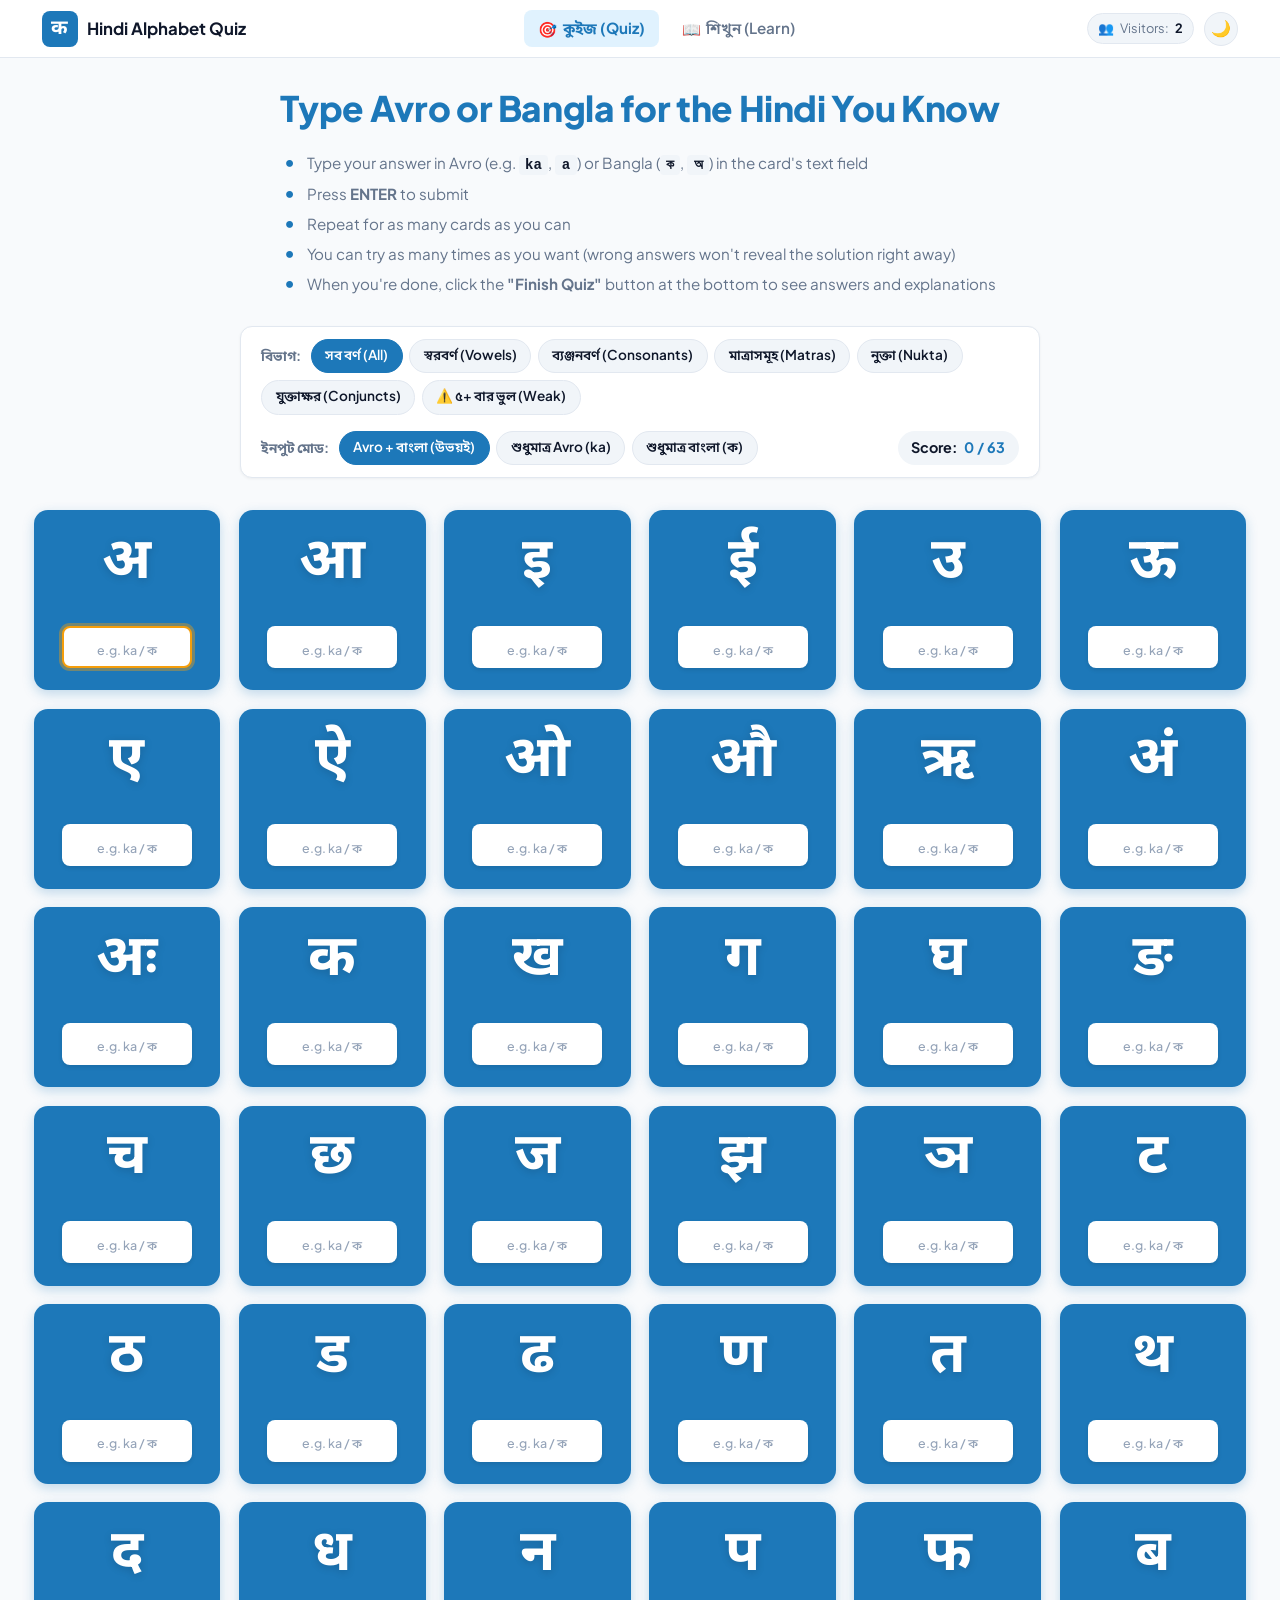
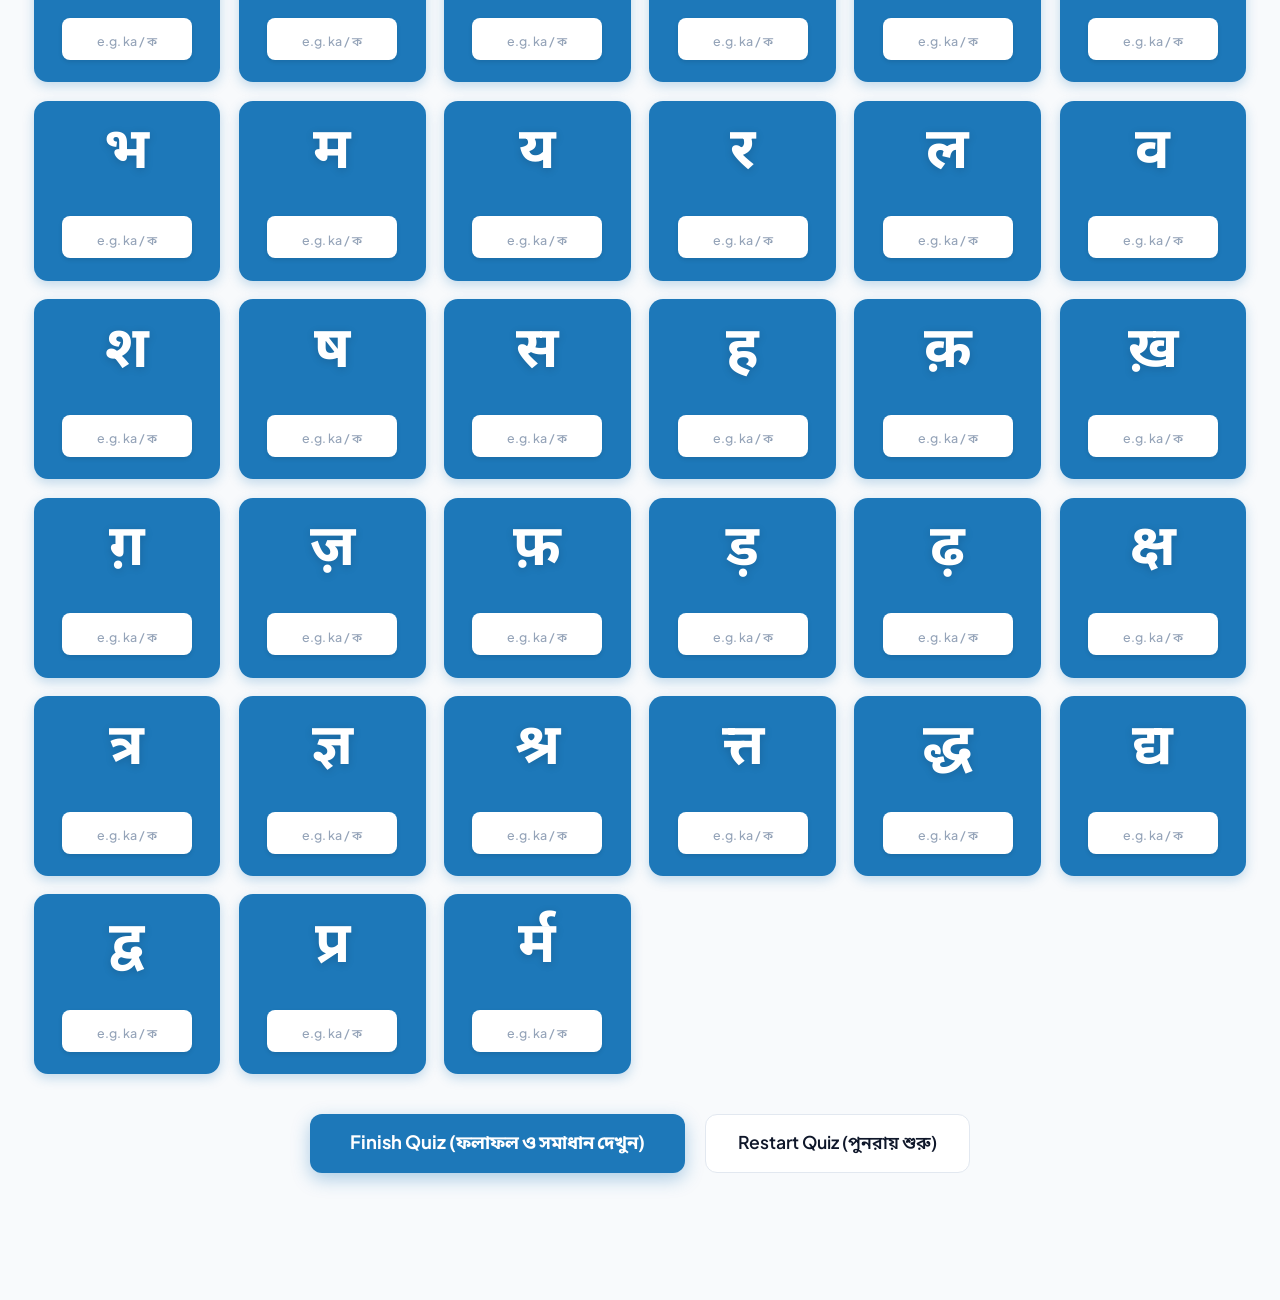
==== index.html @ c44aa8c8 "Initial commit: Tofugu-style Hindi Quiz for Bangla speakers" ====
<!DOCTYPE html>
<html lang="bn">
<head>
  <meta charset="UTF-8">
  <meta name="viewport" content="width=device-width, initial-scale=1.0">
  <title>Hindi Alphabet Quiz | বাংলা মাধ্যমে হিন্দি বর্ণমালা কুইজ</title>
  <meta name="description" content="Tofugu-inspired Hindi alphabet practice with Avro and Bangla input. Free, fast, and minimal.">
  <meta name="theme-color" content="#1d78b9">
  <link rel="icon" type="image/svg+xml" href="./assets/favicon.svg">
  
  <link rel="stylesheet" href="./css/style.css">
  <link rel="stylesheet" href="./css/quiz.css">
</head>
<body>

  <!-- Minimal Header -->
  <header class="site-header">
    <div class="header-container">
      <div class="brand-link" data-nav-target="practice">
        <span class="brand-badge">क</span>
        <span class="brand-title">Hindi Alphabet Quiz</span>
      </div>

      <nav class="main-nav" aria-label="Main Navigation">
        <button class="nav-link active" data-nav-target="practice">
          <span>🎯</span> কুইজ (Quiz)
        </button>
        <button class="nav-link" data-nav-target="learn">
          <span>📖</span> শিখুন (Learn)
        </button>
      </nav>

      <div class="header-actions">
        <div class="visitor-badge" id="visitorCountBadge" title="Unique Visitors">
          <span class="visitor-icon">👥</span>
          <span class="visitor-label">Visitors:</span>
          <span class="visitor-num">...</span>
        </div>
        <button class="theme-toggle-btn" id="themeToggleBtn" aria-label="Toggle Theme">
          ☀️
        </button>
      </div>
    </div>
  </header>

  <!-- Main Container -->
  <main class="app-container">

    <!-- ====================================================================
         SECTION 1: PRACTICE / QUIZ (TOFUGU FULL SCREEN GRID)
         ==================================================================== -->
    <section id="view-practice" class="view-section">
      
      <!-- Tofugu-Style Header & Instructions -->
      <div class="tofugu-intro-box">
        <h1 class="tofugu-title">Type Avro or Bangla for the Hindi You Know</h1>
        <ul class="tofugu-instructions">
          <li>Type your answer in Avro (e.g. <code>ka</code>, <code>a</code>) or Bangla (<code>ক</code>, <code>অ</code>) in the card's text field</li>
          <li>Press <strong>ENTER</strong> to submit</li>
          <li>Repeat for as many cards as you can</li>
          <li>You can try as many times as you want (wrong answers won't reveal the solution right away)</li>
          <li>When you're done, click the <strong>"Finish Quiz"</strong> button at the bottom to see answers and explanations</li>
        </ul>

        <!-- Control Bar: Category Filters & Input Mode Toggle -->
        <div class="quiz-controls-bar">
          <div class="filter-group">
            <span class="ctrl-label">বিভাগ:</span>
            <button class="quiz-filter-tab active" data-cat="all">সব বর্ণ (All)</button>
            <button class="quiz-filter-tab" data-cat="vowels">স্বরবর্ণ (Vowels)</button>
            <button class="quiz-filter-tab" data-cat="consonants">ব্যঞ্জনবর্ণ (Consonants)</button>
            <button class="quiz-filter-tab" data-cat="matras">মাত্রাসমূহ (Matras)</button>
            <button class="quiz-filter-tab" data-cat="nukta">নুক্তা (Nukta)</button>
            <button class="quiz-filter-tab" data-cat="conjuncts">যুক্তাক্ষর (Conjuncts)</button>
            <button class="quiz-filter-tab" data-cat="weak">⚠️ ৫+ বার ভুল (Weak)</button>
          </div>

          <div class="mode-toggle-group">
            <span class="ctrl-label">ইনপুট মোড:</span>
            <button class="mode-toggle-btn active" data-mode="both">Avro + বাংলা (উভয়ই)</button>
            <button class="mode-toggle-btn" data-mode="avro">শুধুমাত্র Avro (ka)</button>
            <button class="mode-toggle-btn" data-mode="bangla">শুধুমাত্র বাংলা (ক)</button>
          </div>

          <div class="score-tracker-pill">
            <span class="tracker-label">Score:</span>
            <span class="tracker-val" id="quizScoreTracker">0 / 0</span>
          </div>
        </div>
      </div>

      <!-- Full-Screen Tofugu Responsive Grid -->
      <div class="kana-quiz-grid" id="kanaQuizGrid"></div>

      <!-- Bottom Action Bar -->
      <div class="quiz-bottom-actions">
        <button class="btn-finish-quiz" id="btnFinishQuiz">Finish Quiz (ফলাফল ও সমাধান দেখুন)</button>
        <button class="btn-restart-quiz" id="btnRestartQuiz">Restart Quiz (পুনরায় শুরু)</button>
      </div>

      <!-- Results & Explanation Modal (Only shown after clicking Finish Quiz) -->
      <div class="results-modal-backdrop hidden" id="quizResultsModal">
        <div class="results-modal-card">
          <h2>Quiz Finished!</h2>
          <div class="modal-score-row">
            <div class="score-stat">
              <span class="stat-num" id="modalScoreText">0 / 0</span>
              <span class="stat-sub">Answered Correctly</span>
            </div>
            <div class="score-stat">
              <span class="stat-num" id="modalPercentageText">0%</span>
              <span class="stat-sub">Accuracy</span>
            </div>
          </div>

          <p class="modal-desc">
            বোর্ডের ওপর প্রতিটি বর্ণের সঠিক উত্তর (বাংলা ও Avro) প্রদর্শন করা হয়েছে।
          </p>

          <div class="modal-weak-section" id="modalWeakList"></div>

          <div class="modal-actions-row">
            <button class="btn-modal-primary" id="btnReviewBoard">বোর্ড পর্যালোচনা করুন (Review Board)</button>
            <button class="btn-modal-secondary" id="btnRestartQuizModal" onclick="window.App.navigate('practice'); window.location.reload();">আবার চেষ্টা করুন (Try Again)</button>
            <button class="btn-modal-weak hidden" id="btnPracticeOnlyWeak">শুধুমাত্র ৫+ বার ভুল হওয়া বর্ণ অনুশীলন</button>
          </div>
        </div>
      </div>

    </section>

    <!-- ====================================================================
         SECTION 2: LEARN (REFERENCE SECTION)
         ==================================================================== -->
    <section id="view-learn" class="view-section hidden">
      <div class="learn-header-simple">
        <h2>হিন্দি বর্ণমালা রেফারেন্স গাইড</h2>
        <p>যেকোনো বর্ণের সঠিক দেবনাগরী রূপ, বাংলা সমতুল্য, Avro উচ্চারণ ও অডিও দেখতে এখানে ক্লিক করুন।</p>
      </div>

      <div class="learn-subnav">
        <button class="learn-nav-tab active" data-category="vowels">স্বরবর্ণ (Vowels)</button>
        <button class="learn-nav-tab" data-category="consonants">ব্যঞ্জনবর্ণ (Consonants)</button>
        <button class="learn-nav-tab" data-category="matras">মাত্রাসমূহ (Matras)</button>
        <button class="learn-nav-tab" data-category="nukta">নুক্তা বর্ণ (Nukta)</button>
        <button class="learn-nav-tab" data-category="conjuncts">যুক্তাক্ষর (Conjuncts)</button>
        <button class="learn-nav-tab" data-category="words">সহজ শব্দপাঠ (Words)</button>
      </div>

      <div id="learnCardViewer">
        <div class="character-pill-grid" id="characterPillGrid"></div>
        <div class="learn-card" id="activeLearnCard"></div>
      </div>

      <div id="learnMatraViewer" class="hidden">
        <div class="matra-consonant-selector">
          <span class="selector-label">ব্যঞ্জনবর্ণ নির্বাচন করুন:</span>
          <button class="matra-consonant-btn active" data-char="क">क</button>
          <button class="matra-consonant-btn" data-char="म">म</button>
          <button class="matra-consonant-btn" data-char="स">स</button>
          <button class="matra-consonant-btn" data-char="प">प</button>
          <button class="matra-consonant-btn" data-char="र">र</button>
        </div>
        <div id="matraMatrixContainer"></div>
      </div>

      <div id="learnWordsViewer" class="hidden">
        <div id="wordsListContainer"></div>
      </div>
    </section>

  </main>

  <script type="module" src="./js/app.js"></script>
</body>
</html>
---- css/style.css ----
/* ==========================================================================
   HINDI ALPHABET LEARNING PLATFORM
   Minimal Core Styles (No footer, no promotional clutter)
   ========================================================================== */

@import url('https://fonts.googleapis.com/css2?family=Hind+Siliguri:wght@400;500;600;700&family=Noto+Sans+Bengali:wght@400;500;600;700&family=Noto+Sans+Devanagari:wght@400;500;600;700;800&family=Plus+Jakarta+Sans:wght@400;500;600;700;800&display=swap');

:root {
  --bg-primary: #f8fafc;
  --bg-surface: #ffffff;
  --bg-elevated: #f1f5f9;
  --border-subtle: #e2e8f0;
  --border-strong: #cbd5e1;
  
  --text-main: #0f172a;
  --text-muted: #64748b;
  
  --primary: #1d78b9;
  --primary-light: #e0f2fe;
  
  --success: #27ae60;
  --danger: #ef4444;
  --danger-bg: #fef2f2;
  
  --radius-sm: 8px;
  --radius-md: 12px;
  --radius-lg: 16px;
  --radius-full: 9999px;

  --shadow-sm: 0 1px 3px rgba(0, 0, 0, 0.05);
  --shadow-md: 0 4px 12px rgba(15, 23, 42, 0.08);
  --shadow-lg: 0 16px 32px rgba(15, 23, 42, 0.14);

  --font-devanagari: 'Noto Sans Devanagari', sans-serif;
  --font-bengali: 'Noto Sans Bengali', 'Hind Siliguri', sans-serif;
  --font-sans: 'Plus Jakarta Sans', -apple-system, BlinkMacSystemFont, sans-serif;
}

html.dark {
  --bg-primary: #090d16;
  --bg-surface: #111827;
  --bg-elevated: #1e293b;
  --border-subtle: rgba(255, 255, 255, 0.08);
  --border-strong: rgba(255, 255, 255, 0.16);

  --text-main: #f8fafc;
  --text-muted: #94a3b8;

  --primary: #38bdf8;
  --primary-light: rgba(56, 189, 248, 0.15);

  --danger-bg: rgba(239, 68, 68, 0.15);
}

*, *::before, *::after {
  box-sizing: border-box;
  margin: 0;
  padding: 0;
}

body {
  font-family: var(--font-sans), var(--font-bengali);
  background-color: var(--bg-primary);
  color: var(--text-main);
  min-height: 100vh;
  display: flex;
  flex-direction: column;
  line-height: 1.5;
  transition: background-color 0.2s, color 0.2s;
  -webkit-font-smoothing: antialiased;
}

.hidden {
  display: none !important;
}

/* Header */
.site-header {
  position: sticky;
  top: 0;
  z-index: 100;
  background: var(--bg-surface);
  border-bottom: 1px solid var(--border-subtle);
}

.header-container {
  max-width: 1440px;
  width: 96%;
  margin: 0 auto;
  padding: 0.65rem 1rem;
  display: flex;
  align-items: center;
  justify-content: space-between;
  gap: 1rem;
}

.brand-link {
  display: flex;
  align-items: center;
  gap: 0.6rem;
  cursor: pointer;
  text-decoration: none;
  color: inherit;
}

.brand-badge {
  display: inline-flex;
  align-items: center;
  justify-content: center;
  width: 36px;
  height: 36px;
  border-radius: var(--radius-sm);
  background: #1d78b9;
  color: #ffffff;
  font-size: 1.25rem;
  font-weight: 700;
  font-family: var(--font-devanagari);
}

.brand-title {
  font-size: 1.05rem;
  font-weight: 700;
}

.main-nav {
  display: flex;
  gap: 0.5rem;
}

.nav-link {
  background: transparent;
  border: none;
  font-family: inherit;
  font-size: 0.95rem;
  font-weight: 600;
  color: var(--text-muted);
  padding: 0.45rem 0.9rem;
  border-radius: var(--radius-sm);
  cursor: pointer;
  display: inline-flex;
  align-items: center;
  gap: 0.35rem;
  transition: all 0.15s;
}

.nav-link:hover {
  color: var(--text-main);
  background: var(--bg-elevated);
}

.nav-link.active {
  color: #1d78b9;
  background: var(--primary-light);
  font-weight: 700;
}

html.dark .nav-link.active {
  color: #38bdf8;
}

.header-actions {
  display: flex;
  align-items: center;
  gap: 0.65rem;
}

.visitor-badge {
  display: inline-flex;
  align-items: center;
  gap: 0.35rem;
  background: var(--bg-elevated);
  border: 1px solid var(--border-subtle);
  padding: 0.3rem 0.65rem;
  border-radius: var(--radius-full);
  font-size: 0.8rem;
  color: var(--text-muted);
}

.visitor-num {
  font-weight: 700;
  color: var(--text-main);
}

.theme-toggle-btn {
  background: var(--bg-elevated);
  border: 1px solid var(--border-subtle);
  width: 34px;
  height: 34px;
  border-radius: 50%;
  cursor: pointer;
  display: flex;
  align-items: center;
  justify-content: center;
  font-size: 1rem;
}

/* App Container Fills The Whole Screen */
.app-container {
  max-width: 1440px;
  width: 96%;
  margin: 0 auto;
  padding: 1.5rem 0.5rem 4rem;
  flex: 1;
}

/* Learn Section Styles */
.learn-header-simple {
  text-align: center;
  margin-bottom: 1.75rem;
}

.learn-header-simple h2 {
  font-size: 1.8rem;
  margin-bottom: 0.4rem;
}

.learn-header-simple p {
  color: var(--text-muted);
  font-size: 0.95rem;
}

.learn-subnav {
  display: flex;
  gap: 0.5rem;
  overflow-x: auto;
  padding-bottom: 0.75rem;
  margin-bottom: 1.5rem;
  justify-content: center;
}

.learn-nav-tab {
  background: var(--bg-surface);
  border: 1px solid var(--border-subtle);
  color: var(--text-muted);
  font-family: inherit;
  font-size: 0.9rem;
  font-weight: 600;
  padding: 0.5rem 1rem;
  border-radius: var(--radius-full);
  cursor: pointer;
  white-space: nowrap;
}

.learn-nav-tab.active {
  background: #1d78b9;
  color: #ffffff;
  border-color: #1d78b9;
}

/* Character Pills Grid */
.character-pill-grid {
  display: flex;
  flex-wrap: wrap;
  gap: 0.45rem;
  margin-bottom: 1.75rem;
  justify-content: center;
}

.char-pill {
  background: var(--bg-surface);
  border: 1px solid var(--border-subtle);
  border-radius: var(--radius-sm);
  padding: 0.4rem 0.65rem;
  cursor: pointer;
  display: flex;
  flex-direction: column;
  align-items: center;
  min-width: 44px;
}

.char-pill.active {
  background: var(--primary-light);
  border-color: #1d78b9;
}

.pill-dev {
  font-size: 1.2rem;
  font-family: var(--font-devanagari);
  font-weight: 700;
  color: var(--text-main);
}

.pill-ben {
  font-size: 0.72rem;
  color: var(--text-muted);
}

/* Learn Card */
.learn-card {
  background: var(--bg-surface);
  border: 1px solid var(--border-subtle);
  border-radius: var(--radius-lg);
  padding: 2.25rem 2rem;
  max-width: 650px;
  margin: 0 auto;
  box-shadow: var(--shadow-md);
}

.card-header-meta {
  display: flex;
  justify-content: space-between;
  margin-bottom: 1.25rem;
}

.badge-group {
  background: var(--bg-elevated);
  padding: 0.25rem 0.75rem;
  border-radius: var(--radius-full);
  font-size: 0.8rem;
  font-weight: 600;
  color: #1d78b9;
}

.devanagari-hero-box {
  text-align: center;
  padding: 1rem 0 1.5rem;
  border-bottom: 1px solid var(--border-subtle);
  margin-bottom: 1.5rem;
}

.hero-character-wrapper {
  position: relative;
  display: inline-flex;
  align-items: center;
  justify-content: center;
  margin-bottom: 0.75rem;
}

.devanagari-hero {
  font-size: 5.5rem;
  font-family: var(--font-devanagari);
  font-weight: 700;
  color: #1d78b9;
  line-height: 1;
}

html.dark .devanagari-hero {
  color: #38bdf8;
}

.btn-audio-hero {
  position: absolute;
  top: 0;
  right: -48px;
  width: 40px;
  height: 40px;
  border-radius: 50%;
  background: var(--bg-elevated);
  border: 1px solid var(--border-subtle);
  cursor: pointer;
  font-size: 1.15rem;
  display: flex;
  align-items: center;
  justify-content: center;
}

.character-bridges {
  display: flex;
  align-items: center;
  justify-content: center;
  gap: 1.5rem;
}

.bridge-item {
  display: flex;
  flex-direction: column;
  align-items: center;
}

.bridge-label {
  font-size: 0.75rem;
  color: var(--text-muted);
}

.bridge-value {
  font-size: 1.5rem;
  font-weight: 700;
}

.bridge-value.avro-text {
  font-family: var(--font-sans);
  color: #1d78b9;
}

.bridge-tip-box {
  background: var(--bg-elevated);
  border-left: 4px solid #1d78b9;
  padding: 1rem;
  border-radius: 0 var(--radius-sm) var(--radius-sm) 0;
  margin-bottom: 1.5rem;
  display: flex;
  gap: 0.75rem;
}

.card-example-section {
  background: var(--bg-surface);
  border: 1px solid var(--border-subtle);
  border-radius: var(--radius-md);
  padding: 1rem;
  margin-bottom: 1.5rem;
}

.example-header {
  display: flex;
  justify-content: space-between;
  margin-bottom: 0.5rem;
  font-size: 0.8rem;
  color: var(--text-muted);
  font-weight: 600;
}

.example-card {
  display: flex;
  align-items: baseline;
  gap: 0.75rem;
}

.ex-hindi {
  font-family: var(--font-devanagari);
  font-size: 1.4rem;
  font-weight: 700;
}

.card-navigation-bar {
  display: flex;
  justify-content: space-between;
  gap: 0.5rem;
  border-top: 1px solid var(--border-subtle);
  padding-top: 1rem;
}

.btn-nav,
.btn-quick-quiz {
  background: var(--bg-elevated);
  border: 1px solid var(--border-subtle);
  padding: 0.6rem 1rem;
  border-radius: var(--radius-sm);
  font-family: inherit;
  font-size: 0.9rem;
  font-weight: 600;
  cursor: pointer;
}

.btn-quick-quiz {
  background: #1d78b9;
  color: #ffffff;
  border: none;
}

/* Matra View in Learn */
.matra-consonant-selector {
  display: flex;
  align-items: center;
  gap: 0.5rem;
  margin-bottom: 1.5rem;
  justify-content: center;
}

.matra-consonant-btn {
  background: var(--bg-surface);
  border: 1px solid var(--border-subtle);
  font-family: var(--font-devanagari);
  font-size: 1.25rem;
  font-weight: 700;
  width: 42px;
  height: 42px;
  border-radius: var(--radius-sm);
  cursor: pointer;
}

.matra-consonant-btn.active {
  background: #1d78b9;
  color: #ffffff;
  border-color: #1d78b9;
}

.matra-grid {
  display: grid;
  grid-template-columns: repeat(auto-fill, minmax(280px, 1fr));
  gap: 1rem;
}

.matra-card {
  background: var(--bg-surface);
  border: 1px solid var(--border-subtle);
  border-radius: var(--radius-md);
  padding: 1.25rem;
  cursor: pointer;
}

.matra-symbols {
  display: flex;
  align-items: center;
  gap: 0.5rem;
  margin-bottom: 0.5rem;
}

.matra-sign {
  font-size: 2rem;
  font-family: var(--font-devanagari);
  font-weight: 700;
  color: #1d78b9;
}

.matra-bengali-kar {
  font-size: 2rem;
  font-family: var(--font-bengali);
  font-weight: 700;
}

.matra-combined {
  display: flex;
  gap: 1rem;
  align-items: baseline;
  font-size: 1.5rem;
  font-weight: 700;
  margin-bottom: 0.5rem;
}

.special-ra-box {
  background: var(--bg-surface);
  border: 1.5px solid #1d78b9;
  border-radius: var(--radius-md);
  padding: 1.25rem;
  margin-top: 1.5rem;
}

.special-ra-examples {
  display: grid;
  grid-template-columns: 1fr 1fr;
  gap: 1rem;
  margin-top: 0.75rem;
}

.ra-ex-item {
  background: var(--bg-elevated);
  padding: 0.75rem;
  border-radius: var(--radius-sm);
  display: flex;
  flex-direction: column;
}

/* Words Grid in Learn */
.words-grid {
  display: grid;
  grid-template-columns: repeat(auto-fill, minmax(240px, 1fr));
  gap: 1rem;
}

.word-card {
  background: var(--bg-surface);
  border: 1px solid var(--border-subtle);
  border-radius: var(--radius-md);
  padding: 1.25rem;
  cursor: pointer;
}

.word-hindi {
  font-family: var(--font-devanagari);
  font-size: 2rem;
  font-weight: 700;
}

.word-breakdown {
  background: var(--bg-elevated);
  padding: 0.35rem 0.5rem;
  border-radius: var(--radius-sm);
  margin: 0.5rem 0;
  font-size: 0.9rem;
}

.word-details {
  font-size: 0.88rem;
  color: var(--text-muted);
}
---- css/quiz.css ----
/* ==========================================================================
   TOFUGU-STYLE KANA QUIZ LAYOUT FOR HINDI ALPHABET
   Full-screen responsive card grid with Avro/Bangla inputs
   ========================================================================== */

/* Intro Box & Instructions */
.tofugu-intro-box {
  max-width: 800px;
  margin: 0 auto 1.75rem;
  text-align: center;
}

.tofugu-title {
  font-size: 2.2rem;
  font-weight: 800;
  color: #1d78b9;
  letter-spacing: -0.01em;
  margin-bottom: 1rem;
}

html.dark .tofugu-title {
  color: #38bdf8;
}

.tofugu-instructions {
  list-style: none;
  display: inline-block;
  text-align: left;
  margin: 0 auto 1.5rem;
  padding: 0;
  color: var(--text-muted);
  font-size: 0.95rem;
  line-height: 1.6;
}

.tofugu-instructions li {
  position: relative;
  padding-left: 1.4rem;
  margin-bottom: 0.35rem;
}

.tofugu-instructions li::before {
  content: "•";
  position: absolute;
  left: 0;
  top: 0;
  color: #1d78b9;
  font-size: 1.3rem;
  line-height: 1;
}

html.dark .tofugu-instructions li::before {
  color: #38bdf8;
}

.tofugu-instructions code {
  background: var(--bg-elevated);
  padding: 0.15rem 0.4rem;
  border-radius: 4px;
  font-size: 0.88rem;
  color: var(--text-main);
  font-weight: 600;
}

/* Controls Bar: Category & Mode Toggles */
.quiz-controls-bar {
  display: flex;
  align-items: center;
  justify-content: space-between;
  flex-wrap: wrap;
  gap: 1rem;
  background: var(--bg-surface);
  border: 1px solid var(--border-subtle);
  border-radius: var(--radius-md);
  padding: 0.75rem 1.25rem;
  margin-bottom: 2rem;
  box-shadow: var(--shadow-sm);
}

.filter-group,
.mode-toggle-group {
  display: flex;
  align-items: center;
  gap: 0.4rem;
  flex-wrap: wrap;
}

.ctrl-label {
  font-size: 0.85rem;
  font-weight: 700;
  color: var(--text-muted);
  margin-right: 0.2rem;
}

.quiz-filter-tab,
.mode-toggle-btn {
  background: var(--bg-elevated);
  border: 1px solid var(--border-subtle);
  color: var(--text-main);
  font-family: inherit;
  font-size: 0.85rem;
  font-weight: 600;
  padding: 0.4rem 0.85rem;
  border-radius: var(--radius-full);
  cursor: pointer;
  transition: all 0.15s ease;
}

.quiz-filter-tab:hover,
.mode-toggle-btn:hover {
  border-color: #1d78b9;
}

.quiz-filter-tab.active,
.mode-toggle-btn.active {
  background: #1d78b9;
  color: #ffffff;
  border-color: #1d78b9;
}

.score-tracker-pill {
  display: inline-flex;
  align-items: center;
  gap: 0.45rem;
  background: var(--bg-elevated);
  padding: 0.4rem 0.85rem;
  border-radius: var(--radius-full);
  font-weight: 700;
  font-size: 0.9rem;
}

.tracker-val {
  color: #1d78b9;
}

html.dark .tracker-val {
  color: #38bdf8;
}

/* ==========================================================================
   Full-Screen Responsive Grid (Like Tofugu Kana Quiz)
   8 Columns on Wide Desktop
   ========================================================================== */
.kana-quiz-grid {
  display: grid;
  grid-template-columns: repeat(8, 1fr);
  gap: 1.15rem;
  width: 100%;
  margin: 0 auto 2.5rem;
}

/* The Solid Blue Tofugu Card */
.kana-card {
  background: #1d78b9;
  border-radius: 14px;
  padding: 1.6rem 0.85rem 1.4rem;
  display: flex;
  flex-direction: column;
  align-items: center;
  justify-content: space-between;
  box-shadow: 0 4px 12px rgba(29, 120, 185, 0.25);
  transition: transform 0.18s ease, background-color 0.25s ease, box-shadow 0.18s ease;
  min-height: 180px;
  position: relative;
}

.kana-card:hover {
  transform: translateY(-3px);
  box-shadow: 0 8px 20px rgba(29, 120, 185, 0.35);
}

.kana-glyph {
  font-family: var(--font-devanagari);
  font-size: 3.6rem;
  font-weight: 700;
  color: #ffffff;
  line-height: 1;
  margin-bottom: 0.75rem;
  user-select: none;
  text-shadow: 0 2px 8px rgba(0, 0, 0, 0.15);
}

.card-input {
  width: 100%;
  max-width: 130px;
  height: 42px;
  border-radius: 8px;
  border: 2px solid transparent;
  background: #ffffff;
  color: #0f172a;
  font-family: var(--font-sans), var(--font-bengali);
  font-size: 1.15rem;
  font-weight: 700;
  text-align: center;
  outline: none;
  transition: all 0.15s ease;
  box-shadow: 0 2px 4px rgba(0, 0, 0, 0.1);
}

.card-input::placeholder {
  color: #94a3b8;
  font-size: 0.78rem;
  font-weight: 500;
}

.card-input:focus {
  border-color: #f59e0b;
  box-shadow: 0 0 0 3px rgba(245, 158, 11, 0.4);
}

/* Card State: Correct */
.kana-card.correct {
  background: #27ae60 !important;
  box-shadow: 0 4px 14px rgba(39, 174, 96, 0.35);
}

.card-input.solved-input {
  background: rgba(255, 255, 255, 0.85);
  color: #27ae60;
  font-weight: 800;
  cursor: default;
}

/* Card State: Incorrect Shake (DOES NOT reveal right answer!) */
.kana-card.incorrect-shake {
  animation: shake-card 0.4s ease;
  border: 2px solid #ef4444;
}

/* Card State: Unsolved (Revealed after Finish Quiz) */
.kana-card.unsolved {
  background: #e74c3c !important;
}

.card-solution {
  background: #ffffff;
  color: #0f172a;
  border-radius: 8px;
  padding: 0.4rem 0.6rem;
  width: 100%;
  max-width: 130px;
  text-align: center;
  font-size: 0.95rem;
  font-weight: 700;
  margin-top: 0.6rem;
  box-shadow: 0 2px 6px rgba(0, 0, 0, 0.15);
  animation: fade-in 0.3s ease;
}

.sol-bangla {
  color: #e74c3c;
  margin-right: 0.35rem;
}

.sol-avro {
  color: #475569;
  font-family: var(--font-sans);
}

/* Bottom Action Buttons */
.quiz-bottom-actions {
  display: flex;
  justify-content: center;
  gap: 1.25rem;
  margin: 2.5rem 0 4rem;
}

.btn-finish-quiz {
  background: #1d78b9;
  color: #ffffff;
  border: none;
  font-family: inherit;
  font-size: 1.15rem;
  font-weight: 700;
  padding: 1rem 2.5rem;
  border-radius: var(--radius-md);
  cursor: pointer;
  box-shadow: 0 6px 18px rgba(29, 120, 185, 0.35);
  transition: all 0.2s ease;
}

.btn-finish-quiz:hover {
  background: #166094;
  transform: translateY(-2px);
}

.btn-restart-quiz {
  background: var(--bg-surface);
  border: 1.5px solid var(--border-subtle);
  color: var(--text-main);
  font-family: inherit;
  font-size: 1.1rem;
  font-weight: 600;
  padding: 1rem 2rem;
  border-radius: var(--radius-md);
  cursor: pointer;
  transition: all 0.15s ease;
}

.btn-restart-quiz:hover {
  background: var(--bg-elevated);
}

/* Results Modal Backdrop */
.results-modal-backdrop {
  position: fixed;
  top: 0;
  left: 0;
  right: 0;
  bottom: 0;
  background: rgba(15, 23, 42, 0.7);
  backdrop-filter: blur(8px);
  -webkit-backdrop-filter: blur(8px);
  z-index: 1000;
  display: flex;
  align-items: center;
  justify-content: center;
  padding: 1.5rem;
}

.results-modal-card {
  background: var(--bg-surface);
  border: 1px solid var(--border-subtle);
  border-radius: var(--radius-lg);
  padding: 2.5rem 2rem;
  max-width: 580px;
  width: 100%;
  text-align: center;
  box-shadow: var(--shadow-lg);
  animation: scale-up 0.25s ease;
}

.results-modal-card h2 {
  font-size: 2rem;
  margin-bottom: 1.25rem;
  color: var(--text-main);
}

.modal-score-row {
  display: grid;
  grid-template-columns: 1fr 1fr;
  gap: 1rem;
  background: var(--bg-elevated);
  padding: 1.25rem;
  border-radius: var(--radius-md);
  margin-bottom: 1.5rem;
}

.score-stat {
  display: flex;
  flex-direction: column;
}

.stat-num {
  font-size: 2.2rem;
  font-weight: 800;
  color: #1d78b9;
}

html.dark .stat-num {
  color: #38bdf8;
}

.stat-sub {
  font-size: 0.85rem;
  color: var(--text-muted);
}

.modal-desc {
  font-size: 0.95rem;
  color: var(--text-muted);
  margin-bottom: 1.5rem;
}

.modal-weak-section {
  text-align: left;
  margin-bottom: 1.75rem;
}

.weak-list-header {
  font-size: 0.95rem;
  font-weight: 700;
  color: #ef4444;
  margin-bottom: 0.6rem;
}

.weak-badges-row {
  display: flex;
  flex-wrap: wrap;
  gap: 0.5rem;
}

.weak-badge {
  background: var(--danger-bg);
  border: 1px solid #ef4444;
  color: #ef4444;
  padding: 0.35rem 0.75rem;
  border-radius: var(--radius-sm);
  font-size: 0.85rem;
}

.no-weak-notice {
  text-align: center;
  color: #27ae60;
  font-size: 0.92rem;
  font-weight: 600;
}

.modal-actions-row {
  display: flex;
  justify-content: center;
  gap: 0.85rem;
  flex-wrap: wrap;
}

.btn-modal-primary {
  background: #1d78b9;
  color: #ffffff;
  border: none;
  font-family: inherit;
  font-size: 0.95rem;
  font-weight: 700;
  padding: 0.75rem 1.4rem;
  border-radius: var(--radius-sm);
  cursor: pointer;
}

.btn-modal-secondary {
  background: var(--bg-elevated);
  border: 1px solid var(--border-subtle);
  color: var(--text-main);
  font-family: inherit;
  font-size: 0.95rem;
  font-weight: 600;
  padding: 0.75rem 1.4rem;
  border-radius: var(--radius-sm);
  cursor: pointer;
}

.btn-modal-weak {
  background: #ef4444;
  color: #ffffff;
  border: none;
  font-family: inherit;
  font-size: 0.95rem;
  font-weight: 700;
  padding: 0.75rem 1.4rem;
  border-radius: var(--radius-sm);
  cursor: pointer;
}

/* Animations */
@keyframes shake-card {
  0%, 100% { transform: translateX(0); }
  20%, 60% { transform: translateX(-8px); }
  40%, 80% { transform: translateX(8px); }
}

@keyframes fade-in {
  from { opacity: 0; transform: translateY(4px); }
  to { opacity: 1; transform: translateY(0); }
}

@keyframes scale-up {
  from { opacity: 0; transform: scale(0.95); }
  to { opacity: 1; transform: scale(1); }
}

/* ==========================================================================
   Responsive Grid Breakpoints
   ========================================================================== */
@media (max-width: 1300px) {
  .kana-quiz-grid {
    grid-template-columns: repeat(6, 1fr);
  }
}

@media (max-width: 980px) {
  .kana-quiz-grid {
    grid-template-columns: repeat(4, 1fr);
  }
  .tofugu-title {
    font-size: 1.85rem;
  }
}

@media (max-width: 640px) {
  .kana-quiz-grid {
    grid-template-columns: repeat(2, 1fr);
    gap: 0.75rem;
  }
  .kana-card {
    min-height: 160px;
    padding: 1.25rem 0.5rem 1rem;
  }
  .kana-glyph {
    font-size: 2.8rem;
  }
  .card-input {
    height: 38px;
    font-size: 1rem;
  }
  .quiz-controls-bar {
    flex-direction: column;
    align-items: stretch;
  }
}
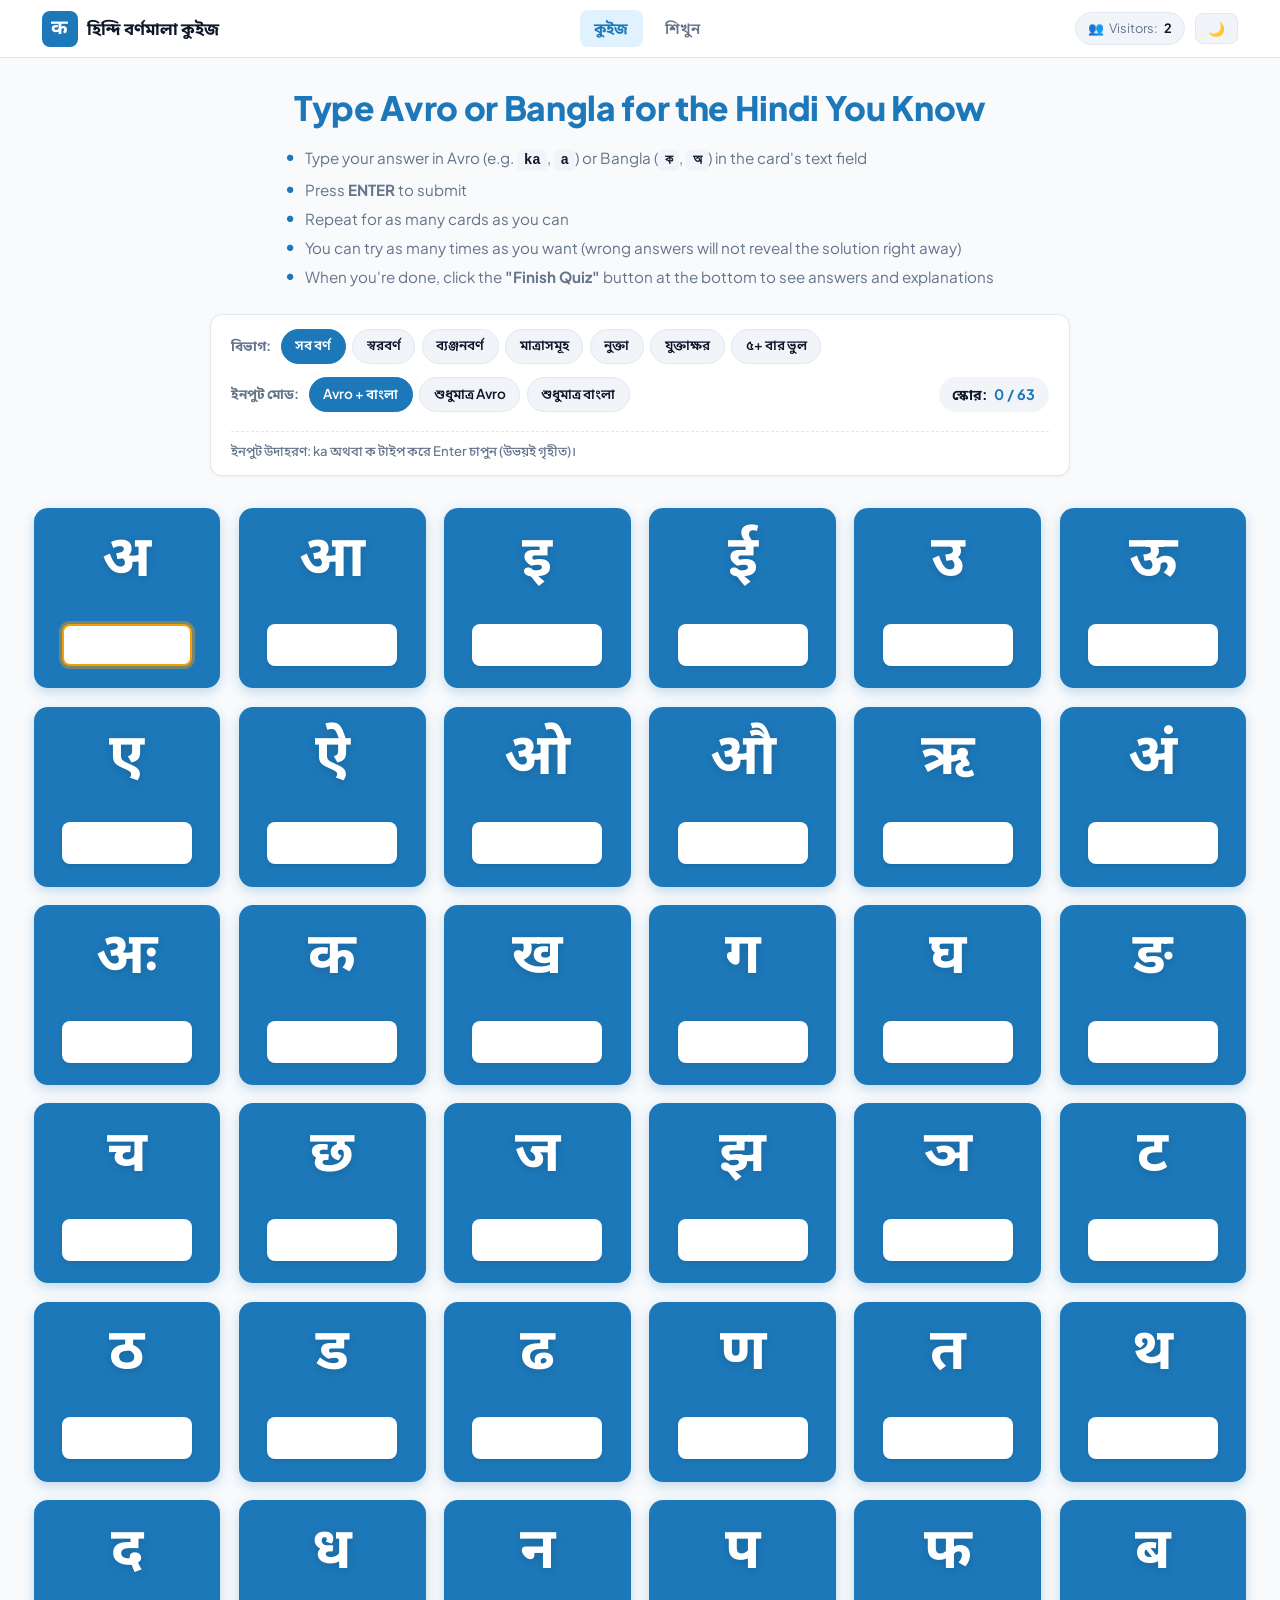
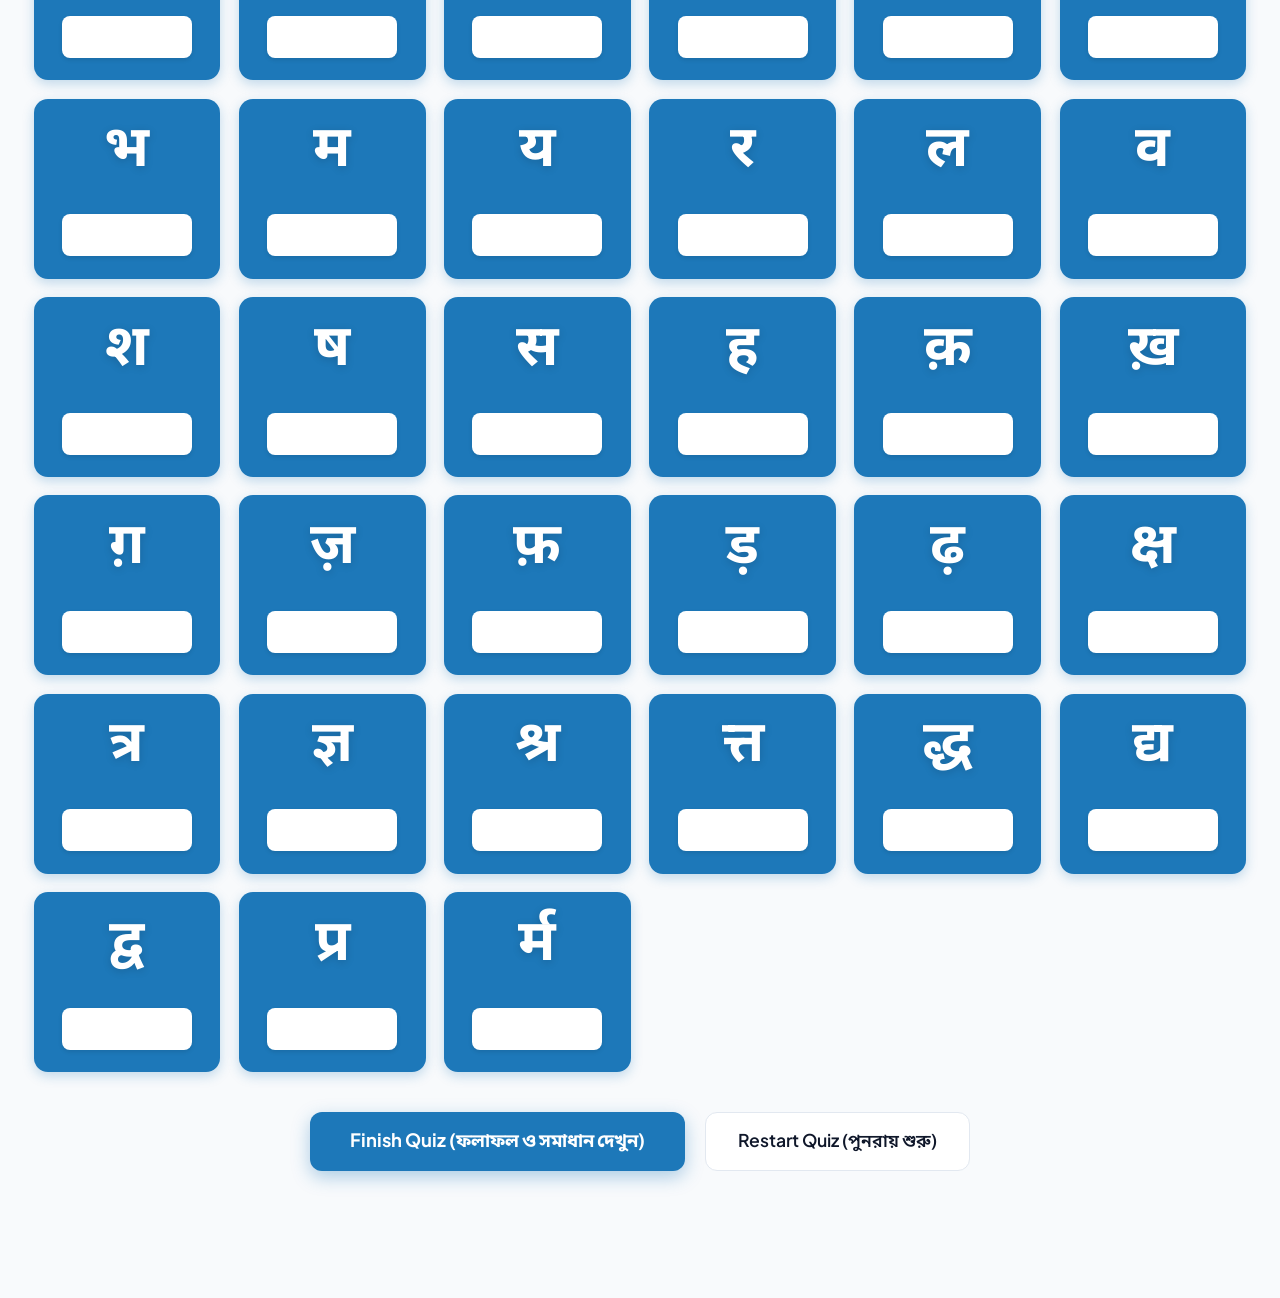
==== commit 7b887fa7: "UI refinement: remove emojis, clean card inputs, expand words list, and add Bengali pronunciation fo" ====
--- a/index.html
+++ b/index.html
@@ -3,8 +3,8 @@
 <head>
   <meta charset="UTF-8">
   <meta name="viewport" content="width=device-width, initial-scale=1.0">
-  <title>Hindi Alphabet Quiz | বাংলা মাধ্যমে হিন্দি বর্ণমালা কুইজ</title>
-  <meta name="description" content="Tofugu-inspired Hindi alphabet practice with Avro and Bangla input. Free, fast, and minimal.">
+  <title>হিন্দি বর্ণমালা কুইজ | Hindi Alphabet Quiz</title>
+  <meta name="description" content="বাংলা ও Avro ইনপুটসহ হিন্দি বর্ণমালা কুইজ ও শেখার প্ল্যাটফর্ম।">
   <meta name="theme-color" content="#1d78b9">
   <link rel="icon" type="image/svg+xml" href="./assets/favicon.svg">
   
@@ -13,31 +13,30 @@
 </head>
 <body>
 
-  <!-- Minimal Header -->
+  <!-- Header -->
   <header class="site-header">
     <div class="header-container">
       <div class="brand-link" data-nav-target="practice">
         <span class="brand-badge">क</span>
-        <span class="brand-title">Hindi Alphabet Quiz</span>
+        <span class="brand-title">হিন্দি বর্ণমালা কুইজ</span>
       </div>
 
       <nav class="main-nav" aria-label="Main Navigation">
         <button class="nav-link active" data-nav-target="practice">
-          <span>🎯</span> কুইজ (Quiz)
+          কুইজ
         </button>
         <button class="nav-link" data-nav-target="learn">
-          <span>📖</span> শিখুন (Learn)
+          শিখুন
         </button>
       </nav>
 
       <div class="header-actions">
         <div class="visitor-badge" id="visitorCountBadge" title="Unique Visitors">
-          <span class="visitor-icon">👥</span>
           <span class="visitor-label">Visitors:</span>
           <span class="visitor-num">...</span>
         </div>
         <button class="theme-toggle-btn" id="themeToggleBtn" aria-label="Toggle Theme">
-          ☀️
+          থিম
         </button>
       </div>
     </div>
@@ -47,49 +46,53 @@
   <main class="app-container">
 
     <!-- ====================================================================
-         SECTION 1: PRACTICE / QUIZ (TOFUGU FULL SCREEN GRID)
+         SECTION 1: PRACTICE / QUIZ (FULL SCREEN GRID)
          ==================================================================== -->
     <section id="view-practice" class="view-section">
       
-      <!-- Tofugu-Style Header & Instructions -->
       <div class="tofugu-intro-box">
         <h1 class="tofugu-title">Type Avro or Bangla for the Hindi You Know</h1>
         <ul class="tofugu-instructions">
           <li>Type your answer in Avro (e.g. <code>ka</code>, <code>a</code>) or Bangla (<code>ক</code>, <code>অ</code>) in the card's text field</li>
           <li>Press <strong>ENTER</strong> to submit</li>
           <li>Repeat for as many cards as you can</li>
-          <li>You can try as many times as you want (wrong answers won't reveal the solution right away)</li>
+          <li>You can try as many times as you want (wrong answers will not reveal the solution right away)</li>
           <li>When you're done, click the <strong>"Finish Quiz"</strong> button at the bottom to see answers and explanations</li>
         </ul>
 
-        <!-- Control Bar: Category Filters & Input Mode Toggle -->
+        <!-- Control Bar -->
         <div class="quiz-controls-bar">
           <div class="filter-group">
             <span class="ctrl-label">বিভাগ:</span>
-            <button class="quiz-filter-tab active" data-cat="all">সব বর্ণ (All)</button>
-            <button class="quiz-filter-tab" data-cat="vowels">স্বরবর্ণ (Vowels)</button>
-            <button class="quiz-filter-tab" data-cat="consonants">ব্যঞ্জনবর্ণ (Consonants)</button>
-            <button class="quiz-filter-tab" data-cat="matras">মাত্রাসমূহ (Matras)</button>
-            <button class="quiz-filter-tab" data-cat="nukta">নুক্তা (Nukta)</button>
-            <button class="quiz-filter-tab" data-cat="conjuncts">যুক্তাক্ষর (Conjuncts)</button>
-            <button class="quiz-filter-tab" data-cat="weak">⚠️ ৫+ বার ভুল (Weak)</button>
+            <button class="quiz-filter-tab active" data-cat="all">সব বর্ণ</button>
+            <button class="quiz-filter-tab" data-cat="vowels">স্বরবর্ণ</button>
+            <button class="quiz-filter-tab" data-cat="consonants">ব্যঞ্জনবর্ণ</button>
+            <button class="quiz-filter-tab" data-cat="matras">মাত্রাসমূহ</button>
+            <button class="quiz-filter-tab" data-cat="nukta">নুক্তা</button>
+            <button class="quiz-filter-tab" data-cat="conjuncts">যুক্তাক্ষর</button>
+            <button class="quiz-filter-tab" data-cat="weak">৫+ বার ভুল</button>
           </div>
 
           <div class="mode-toggle-group">
             <span class="ctrl-label">ইনপুট মোড:</span>
-            <button class="mode-toggle-btn active" data-mode="both">Avro + বাংলা (উভয়ই)</button>
-            <button class="mode-toggle-btn" data-mode="avro">শুধুমাত্র Avro (ka)</button>
-            <button class="mode-toggle-btn" data-mode="bangla">শুধুমাত্র বাংলা (ক)</button>
+            <button class="mode-toggle-btn active" data-mode="both">Avro + বাংলা</button>
+            <button class="mode-toggle-btn" data-mode="avro">শুধুমাত্র Avro</button>
+            <button class="mode-toggle-btn" data-mode="bangla">শুধুমাত্র বাংলা</button>
           </div>
 
           <div class="score-tracker-pill">
-            <span class="tracker-label">Score:</span>
+            <span class="tracker-label">স্কোর:</span>
             <span class="tracker-val" id="quizScoreTracker">0 / 0</span>
+          </div>
+
+          <!-- Mode Hint Text directly under input mode -->
+          <div class="mode-hint-bar">
+            <span class="mode-hint-text" id="modeHintText">ইনপুট উদাহরণ: ka অথবা ক টাইপ করে Enter চাপুন (উভয়ই গৃহীত)।</span>
           </div>
         </div>
       </div>
 
-      <!-- Full-Screen Tofugu Responsive Grid -->
+      <!-- Full-Screen Responsive Grid -->
       <div class="kana-quiz-grid" id="kanaQuizGrid"></div>
 
       <!-- Bottom Action Bar -->
@@ -98,18 +101,18 @@
         <button class="btn-restart-quiz" id="btnRestartQuiz">Restart Quiz (পুনরায় শুরু)</button>
       </div>
 
-      <!-- Results & Explanation Modal (Only shown after clicking Finish Quiz) -->
+      <!-- Results & Explanation Modal (Only after Finish Quiz) -->
       <div class="results-modal-backdrop hidden" id="quizResultsModal">
         <div class="results-modal-card">
-          <h2>Quiz Finished!</h2>
+          <h2>কুইজ সম্পন্ন হয়েছে</h2>
           <div class="modal-score-row">
             <div class="score-stat">
               <span class="stat-num" id="modalScoreText">0 / 0</span>
-              <span class="stat-sub">Answered Correctly</span>
+              <span class="stat-sub">সঠিক উত্তর</span>
             </div>
             <div class="score-stat">
               <span class="stat-num" id="modalPercentageText">0%</span>
-              <span class="stat-sub">Accuracy</span>
+              <span class="stat-sub">নির্ভুলতা</span>
             </div>
           </div>
 
@@ -120,8 +123,8 @@
           <div class="modal-weak-section" id="modalWeakList"></div>
 
           <div class="modal-actions-row">
-            <button class="btn-modal-primary" id="btnReviewBoard">বোর্ড পর্যালোচনা করুন (Review Board)</button>
-            <button class="btn-modal-secondary" id="btnRestartQuizModal" onclick="window.App.navigate('practice'); window.location.reload();">আবার চেষ্টা করুন (Try Again)</button>
+            <button class="btn-modal-primary" id="btnReviewBoard">বোর্ড পর্যালোচনা করুন</button>
+            <button class="btn-modal-secondary" id="btnRestartQuizModal" onclick="window.App.navigate('practice'); window.location.reload();">আবার চেষ্টা করুন</button>
             <button class="btn-modal-weak hidden" id="btnPracticeOnlyWeak">শুধুমাত্র ৫+ বার ভুল হওয়া বর্ণ অনুশীলন</button>
           </div>
         </div>
@@ -135,16 +138,16 @@
     <section id="view-learn" class="view-section hidden">
       <div class="learn-header-simple">
         <h2>হিন্দি বর্ণমালা রেফারেন্স গাইড</h2>
-        <p>যেকোনো বর্ণের সঠিক দেবনাগরী রূপ, বাংলা সমতুল্য, Avro উচ্চারণ ও অডিও দেখতে এখানে ক্লিক করুন।</p>
+        <p>যেকোনো বর্ণের সঠিক রূপ, বাংলা সমতুল্য, Avro উচ্চারণ ও অডিও দেখতে এখানে ক্লিক করুন।</p>
       </div>
 
       <div class="learn-subnav">
-        <button class="learn-nav-tab active" data-category="vowels">স্বরবর্ণ (Vowels)</button>
-        <button class="learn-nav-tab" data-category="consonants">ব্যঞ্জনবর্ণ (Consonants)</button>
-        <button class="learn-nav-tab" data-category="matras">মাত্রাসমূহ (Matras)</button>
-        <button class="learn-nav-tab" data-category="nukta">নুক্তা বর্ণ (Nukta)</button>
-        <button class="learn-nav-tab" data-category="conjuncts">যুক্তাক্ষর (Conjuncts)</button>
-        <button class="learn-nav-tab" data-category="words">সহজ শব্দপাঠ (Words)</button>
+        <button class="learn-nav-tab active" data-category="vowels">স্বরবর্ণ</button>
+        <button class="learn-nav-tab" data-category="consonants">ব্যঞ্জনবর্ণ</button>
+        <button class="learn-nav-tab" data-category="matras">মাত্রাসমূহ</button>
+        <button class="learn-nav-tab" data-category="nukta">নুক্তা বর্ণ</button>
+        <button class="learn-nav-tab" data-category="conjuncts">যুক্তাক্ষর</button>
+        <button class="learn-nav-tab" data-category="words">শব্দপাঠ</button>
       </div>
 
       <div id="learnCardViewer">
--- a/css/style.css
+++ b/css/style.css
@@ -1,6 +1,6 @@
 /* ==========================================================================
    HINDI ALPHABET LEARNING PLATFORM
-   Minimal Core Styles (No footer, no promotional clutter)
+   Minimal Core Styles (No emojis, no footer, no promo clutter)
    ========================================================================== */
 
 @import url('https://fonts.googleapis.com/css2?family=Hind+Siliguri:wght@400;500;600;700&family=Noto+Sans+Bengali:wght@400;500;600;700&family=Noto+Sans+Devanagari:wght@400;500;600;700;800&family=Plus+Jakarta+Sans:wght@400;500;600;700;800&display=swap');
@@ -170,7 +170,7 @@
   gap: 0.35rem;
   background: var(--bg-elevated);
   border: 1px solid var(--border-subtle);
-  padding: 0.3rem 0.65rem;
+  padding: 0.35rem 0.75rem;
   border-radius: var(--radius-full);
   font-size: 0.8rem;
   color: var(--text-muted);
@@ -184,17 +184,16 @@
 .theme-toggle-btn {
   background: var(--bg-elevated);
   border: 1px solid var(--border-subtle);
-  width: 34px;
-  height: 34px;
-  border-radius: 50%;
-  cursor: pointer;
-  display: flex;
-  align-items: center;
-  justify-content: center;
-  font-size: 1rem;
-}
-
-/* App Container Fills The Whole Screen */
+  color: var(--text-main);
+  font-family: inherit;
+  font-size: 0.85rem;
+  font-weight: 600;
+  padding: 0.35rem 0.75rem;
+  border-radius: var(--radius-sm);
+  cursor: pointer;
+}
+
+/* App Container Fills Screen */
 .app-container {
   max-width: 1440px;
   width: 96%;
@@ -203,7 +202,7 @@
   flex: 1;
 }
 
-/* Learn Section Styles */
+/* Learn Section */
 .learn-header-simple {
   text-align: center;
   margin-bottom: 1.75rem;
@@ -247,7 +246,6 @@
   border-color: #1d78b9;
 }
 
-/* Character Pills Grid */
 .character-pill-grid {
   display: flex;
   flex-wrap: wrap;
@@ -285,7 +283,6 @@
   color: var(--text-muted);
 }
 
-/* Learn Card */
 .learn-card {
   background: var(--bg-surface);
   border: 1px solid var(--border-subtle);
@@ -341,17 +338,16 @@
 .btn-audio-hero {
   position: absolute;
   top: 0;
-  right: -48px;
-  width: 40px;
-  height: 40px;
-  border-radius: 50%;
-  background: var(--bg-elevated);
-  border: 1px solid var(--border-subtle);
-  cursor: pointer;
-  font-size: 1.15rem;
-  display: flex;
-  align-items: center;
-  justify-content: center;
+  right: -55px;
+  padding: 0.35rem 0.65rem;
+  border-radius: var(--radius-sm);
+  background: var(--bg-elevated);
+  border: 1px solid var(--border-subtle);
+  cursor: pointer;
+  font-family: inherit;
+  font-size: 0.8rem;
+  font-weight: 600;
+  color: #1d78b9;
 }
 
 .character-bridges {
@@ -388,37 +384,63 @@
   padding: 1rem;
   border-radius: 0 var(--radius-sm) var(--radius-sm) 0;
   margin-bottom: 1.5rem;
-  display: flex;
-  gap: 0.75rem;
-}
-
+}
+
+/* Hindi shobde proyog formatting: फ़िल्म (ফিল্ম) — সিনেমা */
 .card-example-section {
   background: var(--bg-surface);
   border: 1px solid var(--border-subtle);
   border-radius: var(--radius-md);
-  padding: 1rem;
+  padding: 1rem 1.25rem;
   margin-bottom: 1.5rem;
 }
 
 .example-header {
   display: flex;
   justify-content: space-between;
-  margin-bottom: 0.5rem;
+  align-items: center;
+  margin-bottom: 0.65rem;
   font-size: 0.8rem;
   color: var(--text-muted);
   font-weight: 600;
 }
 
+.btn-audio-small {
+  background: var(--bg-elevated);
+  border: 1px solid var(--border-subtle);
+  border-radius: 4px;
+  padding: 0.25rem 0.65rem;
+  font-family: inherit;
+  font-size: 0.78rem;
+  font-weight: 600;
+  cursor: pointer;
+  color: #1d78b9;
+}
+
 .example-card {
   display: flex;
   align-items: baseline;
-  gap: 0.75rem;
-}
-
-.ex-hindi {
+  flex-wrap: wrap;
+  gap: 0.5rem;
+}
+
+.ex-hindi-word {
   font-family: var(--font-devanagari);
-  font-size: 1.4rem;
-  font-weight: 700;
+  font-size: 1.5rem;
+  font-weight: 700;
+  color: var(--text-main);
+}
+
+.ex-phonetic-word {
+  font-family: var(--font-bengali);
+  font-size: 1.15rem;
+  font-weight: 700;
+  color: #1d78b9;
+}
+
+.ex-meaning-text {
+  font-size: 0.95rem;
+  color: var(--text-muted);
 }
 
 .card-navigation-bar {
@@ -447,7 +469,7 @@
   border: none;
 }
 
-/* Matra View in Learn */
+/* Matra Section */
 .matra-consonant-selector {
   display: flex;
   align-items: center;
@@ -540,7 +562,7 @@
   flex-direction: column;
 }
 
-/* Words Grid in Learn */
+/* Words Grid */
 .words-grid {
   display: grid;
   grid-template-columns: repeat(auto-fill, minmax(240px, 1fr));
@@ -557,8 +579,16 @@
 
 .word-hindi {
   font-family: var(--font-devanagari);
-  font-size: 2rem;
-  font-weight: 700;
+  font-size: 1.8rem;
+  font-weight: 700;
+}
+
+.word-phonetic {
+  font-family: var(--font-bengali);
+  font-size: 1.15rem;
+  font-weight: 700;
+  color: #1d78b9;
+  margin-left: 0.35rem;
 }
 
 .word-breakdown {
@@ -570,6 +600,6 @@
 }
 
 .word-details {
-  font-size: 0.88rem;
-  color: var(--text-muted);
-}
+  font-size: 0.9rem;
+  color: var(--text-muted);
+}
--- a/css/quiz.css
+++ b/css/quiz.css
@@ -1,21 +1,22 @@
 /* ==========================================================================
    TOFUGU-STYLE KANA QUIZ LAYOUT FOR HINDI ALPHABET
    Full-screen responsive card grid with Avro/Bangla inputs
+   No emojis, clean minimalist typography
    ========================================================================== */
 
 /* Intro Box & Instructions */
 .tofugu-intro-box {
-  max-width: 800px;
-  margin: 0 auto 1.75rem;
+  max-width: 860px;
+  margin: 0 auto 1.5rem;
   text-align: center;
 }
 
 .tofugu-title {
-  font-size: 2.2rem;
+  font-size: 2.1rem;
   font-weight: 800;
   color: #1d78b9;
   letter-spacing: -0.01em;
-  margin-bottom: 1rem;
+  margin-bottom: 0.85rem;
 }
 
 html.dark .tofugu-title {
@@ -26,16 +27,16 @@
   list-style: none;
   display: inline-block;
   text-align: left;
-  margin: 0 auto 1.5rem;
+  margin: 0 auto 1.25rem;
   padding: 0;
   color: var(--text-muted);
   font-size: 0.95rem;
-  line-height: 1.6;
+  line-height: 1.55;
 }
 
 .tofugu-instructions li {
   position: relative;
-  padding-left: 1.4rem;
+  padding-left: 1.25rem;
   margin-bottom: 0.35rem;
 }
 
@@ -45,7 +46,7 @@
   left: 0;
   top: 0;
   color: #1d78b9;
-  font-size: 1.3rem;
+  font-size: 1.2rem;
   line-height: 1;
 }
 
@@ -68,11 +69,11 @@
   align-items: center;
   justify-content: space-between;
   flex-wrap: wrap;
-  gap: 1rem;
+  gap: 0.85rem;
   background: var(--bg-surface);
   border: 1px solid var(--border-subtle);
   border-radius: var(--radius-md);
-  padding: 0.75rem 1.25rem;
+  padding: 0.85rem 1.25rem;
   margin-bottom: 2rem;
   box-shadow: var(--shadow-sm);
 }
@@ -137,6 +138,21 @@
   color: #38bdf8;
 }
 
+/* Mode Hint Text placed right below mode toggle */
+.mode-hint-bar {
+  width: 100%;
+  text-align: left;
+  padding-top: 0.35rem;
+  border-top: 1px dashed var(--border-subtle);
+  margin-top: 0.35rem;
+}
+
+.mode-hint-text {
+  font-size: 0.82rem;
+  color: var(--text-muted);
+  font-weight: 500;
+}
+
 /* ==========================================================================
    Full-Screen Responsive Grid (Like Tofugu Kana Quiz)
    8 Columns on Wide Desktop
@@ -180,6 +196,7 @@
   text-shadow: 0 2px 8px rgba(0, 0, 0, 0.15);
 }
 
+/* Completely clean text input inside card with NO placeholder */
 .card-input {
   width: 100%;
   max-width: 130px;
@@ -197,12 +214,6 @@
   box-shadow: 0 2px 4px rgba(0, 0, 0, 0.1);
 }
 
-.card-input::placeholder {
-  color: #94a3b8;
-  font-size: 0.78rem;
-  font-weight: 500;
-}
-
 .card-input:focus {
   border-color: #f59e0b;
   box-shadow: 0 0 0 3px rgba(245, 158, 11, 0.4);
@@ -215,7 +226,7 @@
 }
 
 .card-input.solved-input {
-  background: rgba(255, 255, 255, 0.85);
+  background: rgba(255, 255, 255, 0.9);
   color: #27ae60;
   font-weight: 800;
   cursor: default;
@@ -331,7 +342,7 @@
 }
 
 .results-modal-card h2 {
-  font-size: 2rem;
+  font-size: 1.9rem;
   margin-bottom: 1.25rem;
   color: var(--text-main);
 }
@@ -466,9 +477,7 @@
   to { opacity: 1; transform: scale(1); }
 }
 
-/* ==========================================================================
-   Responsive Grid Breakpoints
-   ========================================================================== */
+/* Responsive Grid Breakpoints */
 @media (max-width: 1300px) {
   .kana-quiz-grid {
     grid-template-columns: repeat(6, 1fr);
@@ -480,7 +489,7 @@
     grid-template-columns: repeat(4, 1fr);
   }
   .tofugu-title {
-    font-size: 1.85rem;
+    font-size: 1.8rem;
   }
 }
 
@@ -490,7 +499,7 @@
     gap: 0.75rem;
   }
   .kana-card {
-    min-height: 160px;
+    min-height: 155px;
     padding: 1.25rem 0.5rem 1rem;
   }
   .kana-glyph {
